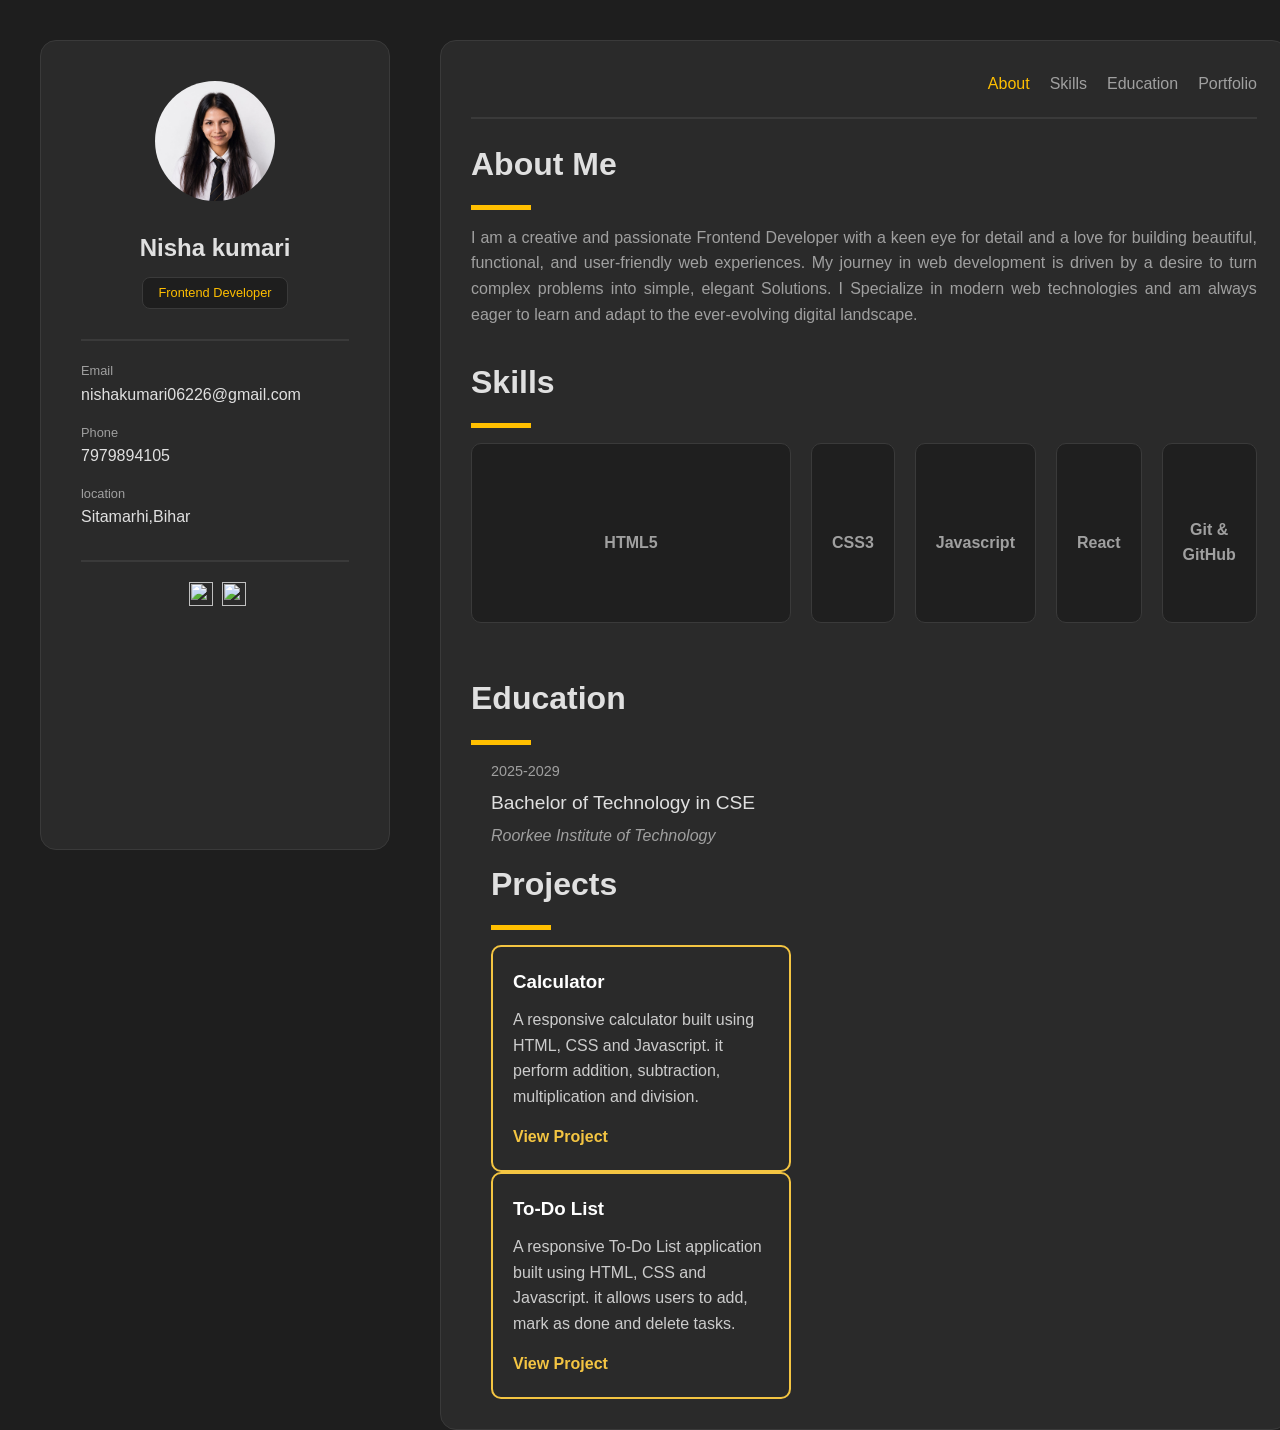
==== index.html @ efa16e62 "Add portfolio website" ====
<!DOCTYPE html>
<html lang="en">
<head>
  <meta charset="UTF-8">
  <meta name="viewport" content="width=device-width, initial-scale=1.0">
  <link rel="stylesheet" href="https://cdn.jsdelivr.net/gh/devicons/devicon@latest/devicon.min.css">
  <link rel="stylesheet" href="./style.css">
  <title>Profile Portfolio</title>
</head>
<body>

  <div class="main-container">
    <!-- sidebar -->

    <div class="sidebar">

      <!-- Profile -->
       <div class="profile">
        <img src="images/profile.jpg" alt="Nisha Kumari" class="profile-img">
        <h2>Nisha kumari</h2>
        <p>Frontend Developer</p>
       </div>
      <!-- contact -->

      <div class="contact">
        <div class="email">
          <h3 class="label">Email</h3>
          <a href="mailto:nishakumari06226@gmail.com" class="value">nishakumari06226@gmail.com</a>
        </div>
        <div class="phone">
          <h3 class="label">Phone</h3>
          <a href="tel:7979894105" class="value">7979894105</a>
        </div>
        <div class="location">
          <h3 class="label">location</h3>
          <p class="value">Sitamarhi,Bihar</p>
        </div>

      </div>

       <!-- social-->

       <div class="social">
        <a href="https://x.com/nisha_kumari"><img src="https://cdn.jsdelivr.net/gh/devicons/devicon/icons/git/git-original.svg"></a>

        <a href="https://www.linkedin.com/in/nisha-kumari-6b9a5635b" target="_blank"><img src="https://cdn.jsdelivr.net/gh/devicons/devicon/icons/linkedin/linkedin-original.svg"></a>
       </div>

    </div>



    <!-- main-content -->
    <div class="main-content">

      <!-- navigation -->
       <div id="navigation">
        <nav>
          <a href="#about" class="active">About</a>
          <a href="#skills">Skills</a>
          <a href="#education">Education</a>
          <a href="#projects">Portfolio</a>
        </nav>
       </div>



      <!-- about me -->
       <div id="about">
        <h2 class="heading">About Me</h2>
        <div class="line"></div>
        <p class="content">I am a creative and passionate Frontend Developer with a keen eye for detail and a love for building beautiful, functional, and user-friendly web experiences. My journey in web development is driven by a desire to turn complex problems into simple, elegant Solutions. I Specialize in modern web technologies and am always eager to learn and adapt to the ever-evolving digital landscape.</p>
       </div>

      <!-- Skills -->
       <div id="Skills">
        <h2 class="heading">Skills</h2>
        <div class="line"></div>
        <div class="grid-container">
        <div class="items">
          <i class="devicon-html5-plain colored"></i>
          <h3>HTML5</h3>
        </div>
       <div class="items">
        <i class="devicon-css3-plain colored"></i>
        <h3>CSS3</h3>
       </div>
       <div class="items">
        <i class="devicon-javascript-plain colored"></i>
        <h3>Javascript</h3>
       </div>
       <div class="items">
        <i class="devicon-react-original colored"></i>
        <h3>React</h3>
       </div>
       <div class="items">
        <i class="devicon-github-original"></i>
        <h3>Git & GitHub</h3>
       </div>


      <!-- Education  -->
       <div id="education">
        <h2 class="heading">Education</h2>
        <div class="line"></div>
        <div class="edtech">
        <div class="edfirst">
          <div class="year">2025-2029</div>
          <h3 class="degree">Bachelor of Technology in CSE</h3>
          <p class="college">Roorkee Institute of Technology</p>

        </div>
       

      <!-- Project-->
       <div id="Project">
        <h2 class="heading">Projects</h2>
        <div class="line"></div>

        <div class="project-container">
          <div class="Project">
            <h3>Calculator</h3>
            <p>
              A responsive calculator built using HTML, CSS and Javascript. it perform addition, subtraction, multiplication and division.
            </p>
            <a href="calculator/index.html" target="_blank">
              View Project
            </a>
          </div> 
       </div>
       <div class="Project">
        <h3>To-Do List</h3>
        <p>
          A responsive To-Do List application built using HTML, CSS and Javascript. it allows users to add, mark as done and delete tasks.
        </p>
        <a href="todo-list/index.html" target="_blank">View Project</a>
       </div>





    </div>
  </div>
  
</body>
</html>
---- style.css ----
*{
  margin: 0;
  padding: 0;
  box-sizing: border-box;
}

body{
  background-color: #1e1e1e;
  font-family: sans-serif;
  color: #a0a0a0;
  line-height: 1.6;
  overflow-x: hidden;
}

.main-container{
  display: grid;
  max-width: 1200px;
  grid-template-columns: 350px 1fr;
  gap: 50px;
  padding-top: 40px;
  margin: auto;
}

.sidebar{
  height: 90vh;
  background-color: #2a2a2a;
  border: 1px solid #3a3a3a;
  border-radius: 16px;
  padding: 40px;
  position: sticky;
  top: 40px;
}

.main-content{
  background-color: #2a2a2a;
  border: 1px solid #3a3a3a;
  border-radius: 16px;
  padding: 30px;
}

/* profile section */

.profile{
  text-align: center;
}

.profile-img{
  width: 120px;
  height: 120px;
  border-radius: 50%;
  object-fit: cover;
}

.profile h2{
  font-size: 1.5rem;
  font-weight: 700;
  margin-top: 20px;
  color: #e0e0e0;
}

.profile p{
  background-color: #1e1e1e;
  padding: 5px 15px;
  color: #FFBF00;
  border: 1px solid #3a3a3a;
  font-size: 0.8rem;
  border-radius: 8px;
  display: inline-block;
  margin-top: 10px;
  
}

/* contact information */

.contact{
  margin-top: 30px;
  border-top: 2px solid #3a3a3a;
  padding-top: 20px;
}

.label{
  font-weight: 500;
  font-size: 0.8rem;
  color: #a0a0a0;
}

.value{
  color: #e0e0e0;
  text-decoration: none;
}

.email,.phone{
  margin-bottom: 15px;
}

/* social media */

.social{
  margin-top: 30px;
  border-top: 2px solid #3a3a3a;
  padding-top: 20px;
  text-align: center;
}

.social img{
  height: 24px;
  width: 24px;
  margin-left: 5px;
}
/* main content */

/* Navigation ko */


#navigation{
  border-bottom: 2px solid #3a3a3a;
  margin-bottom: 20px;
  padding-bottom: 20px;
}

nav{
  display: flex;
  justify-content: flex-end;
  gap: 20px;
}

nav a{
  text-decoration: none;
  color: #a0a0a0;
  font-weight: 500;
  transition: color 0.3s ease;

}

.active, nav a:hover{
  color: #FFBF00;

}

/* about me  */

.heading{
  color: #e0e0e0;
  font-size: 2rem;
  margin-bottom: 15px;
}

.line{
  width: 60px;
  height: 5px;
  background-color: #FFBF00;
  margin-bottom: 15px;
}

.content{
  text-align: justify;
}

#about{
  margin-bottom: 30px;
}

/* skills section*/

.grid-container{
  display: grid;
  grid-template-columns: repeat(5,1fr);
  gap: 20px;
  align-items: stretch;
}

.items {
  text-align: center;
  padding: 20px;
  border-radius: 10px;
  border: 1px solid #3a3a3a;
  background: #1f1f1f;
  cursor: pointer;
  transition: transform 0.3s ease;

  height: 180px;
  display: flex;
  flex-direction: column;
  justify-content: center;
  align-items: center;
}

.items i {
  font-size: 60px;
  margin-bottom: 10px;

}

.devicon-github-original{
  font-size: 60px;
}


.items h3{
  margin-top: 8px;
  font-size: 1rem;
}

.items:hover{
  transform: translateY(-8px);
  border-color: #f0c419;
}

/* Education */
#education{
  margin-top: 30px;
}

.edtech{
  padding-left: 20px;
}

.year{
  font-size: 0.9rem;
  color: #a0a0a0;
  margin-bottom: 5px;
}

.degree{
  color: #e0e0e0;
  font-size: 1.2rem;
  font-weight: 500;
  margin-bottom: 5px;
}

.college{
  font-style: italic;
  color: #a0a0a0;
  margin-bottom: 10px;
}

/* portfolio */

.Project-container{
  display: flex;
  gap: 20px;
  flex-wrap: wrap;
}

.Project {
  width: 300px;
  background: 1f1f1f;
  border: 2px solid #f4c542;
  border-radius: 10px;
  padding: 20px;
}

.Project h3{
  color: white;
  margin-bottom: 10px;
}

.Project P{
  color: #ccc;
  line-height: 1.6;
}

.Project a {
  display: inline-block;
  margin-top: 15px;
  color: #f4c542;
  text-decoration: none;
  font-weight: bold;
}

.Project:hover{
  transform: translateY(-5px);
  transition: 0.3s;
}

@media screen and (max-width:768px) {
  .main-container{
    grid-template-columns: 1fr;
    gap: 20px;
    padding: 20px;
  }

  .sidebar{
    position: static;
    height: auto;
    padding: 20px;
  }
  
  .main-content{
    padding: 20px;
  }

  img{
    max-width: 100%;
    height: auto;
  }

  .grid-container{
    grid-template-columns: repeat(2,1fr);
    gap: 15px;
  }

  .items{
    height: auto;
    padding: 15px;
  }

  .items{
    font-size: 40px;
  }
}

@media screen and (max-width:480px) {
  .grid-container{
    grid-template-columns: 1fr;
  }
  
}

/* ====== RESPONSIVE ===== */
 *{
box-sizing: border-box;
}
html,
body{
  margin: 0;
  padding: 0;
  max-width: 100%;
  overflow-x: hidden;
}

img{
  max-width: 100%;
  height: auto;
}

/* Tablet */
@media (max-width: 900px) {
  .grid-container{
    grid-template-columns: repeat(2, 1fr);
  }
}

/* Mobile */
@media (max-width: 600px){
  .grid-container{
    grid-template-columns: 1fr;
    gap: 15px;
  }
  .container {
    width: 100%;
    max-width: 100%;
    padding: 15px;
  }
}

/* ===== FINAL RESPONSIVE FIX =====
*/
@media (max-width: 1100px) {
  .main-container{
    grid-template-columns: 1fr;
    width: 100%;
    max-width: 100%;
    padding: 25px;
    gap: 30px;
  }
  .sidebar {
    width: 100%;
    height: auto;
    position: relative;
    top: 0;
  }
  .main-content{
    width: 100%;
    max-width: 100%;
  }
}

/* ==== MOBILE ==== */
@media (max-width: 600px) {
  .main-container{
    width: 100%;
    padding: 15px;
    gap: 20px;
  }
  .sidebar{

    width: 100%;
    padding: 25px;
  }
  .main-content{
    width: 100%;
    padding: 20px;
  }
  .grid-container{
    grid-template-columns: 1fr;
    gap: 15px;
  }
  .Project-container{
    width: 100%;
  }
  .Project{
    width: 100%;
  }
  .profile-img{
    max-width: 100%;
  }
}

@media (max-width: 1100px){
  .main-container{
    grid-template-columns: 1fr;
  }
}

/* Responsive */
@media(max-width: 1100px){
  .main-container{
    grid-template-columns: 1fr;
  }
}

@media (max-width: 600px){
  .main-container{
    grid-template-columns: 1fr;
    padding: 15px;
  }
}
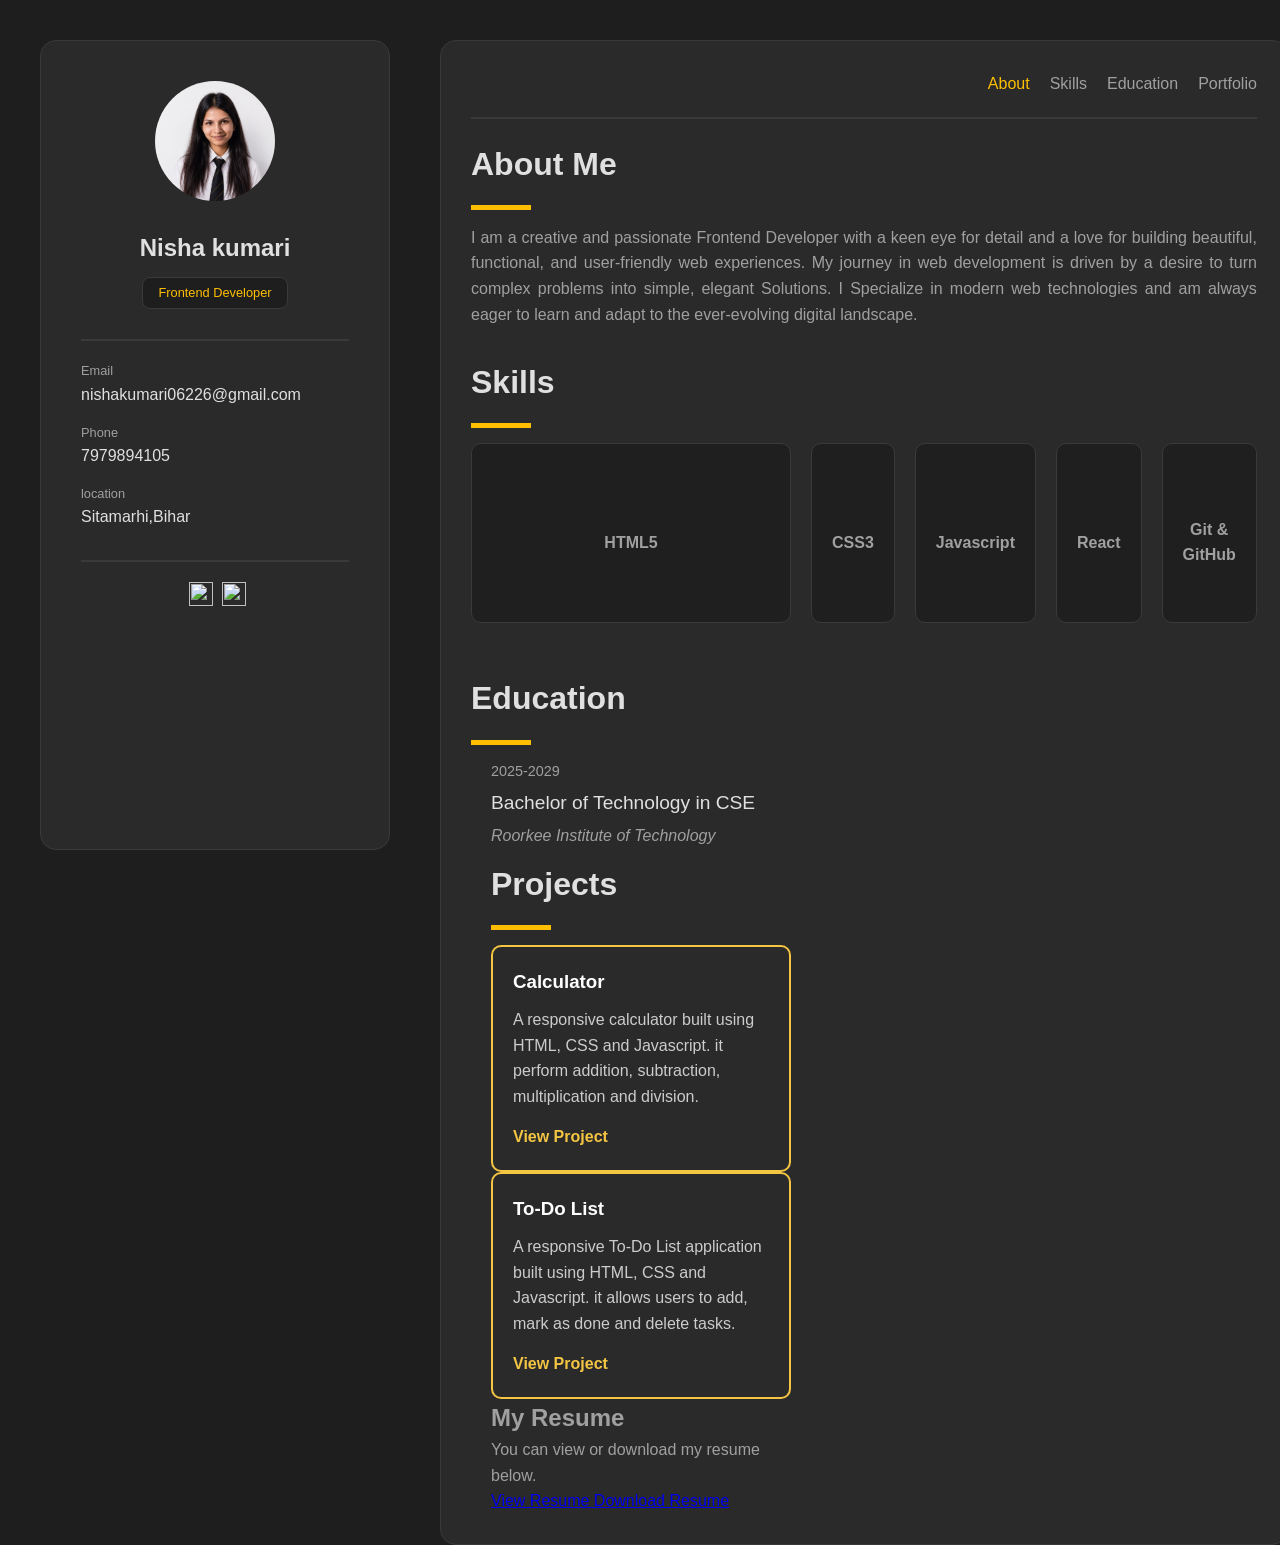
==== commit 76f39cd7: "Add resume section" ====
--- a/index.html
+++ b/index.html
@@ -136,6 +136,23 @@
         <a href="todo-list/index.html" target="_blank">View Project</a>
        </div>
 
+         <! -- Resume Section -->
+         <section id="resume" class="resume-section">
+           <h2>My Resume</h2>
+           <p>You can view or download my resume below.</p>
+           <a href="Nisha_Kumari_Resume.pdf"
+             target="_blank" class="resume-btn">
+             View Resume
+           </a>
+           <a href="Nisha_Kumari_Resume.pdf"
+             download class="resume-btn">
+                      Download Resume
+           </a>
+         </section>
+         
+
+         
+
 
 
 
@@ -144,4 +161,4 @@
   </div>
   
 </body>
-</html>+</html>
